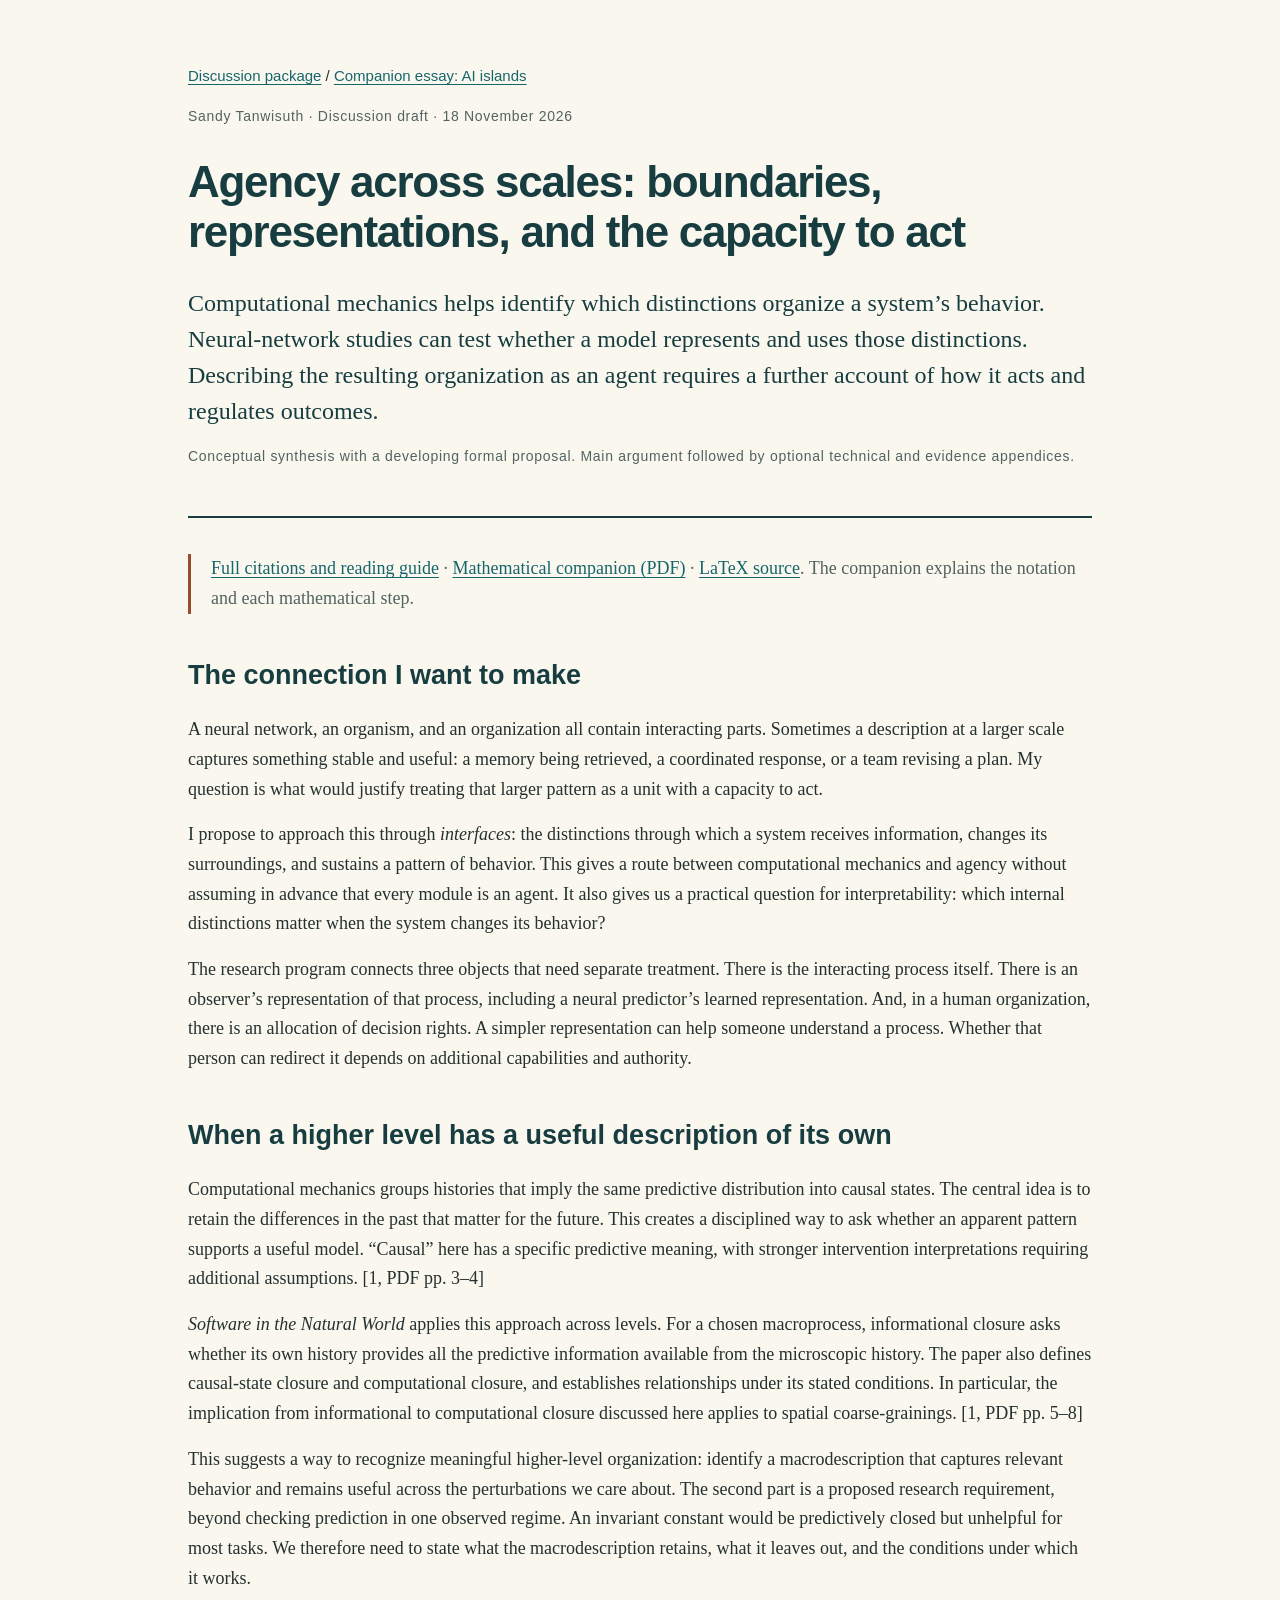
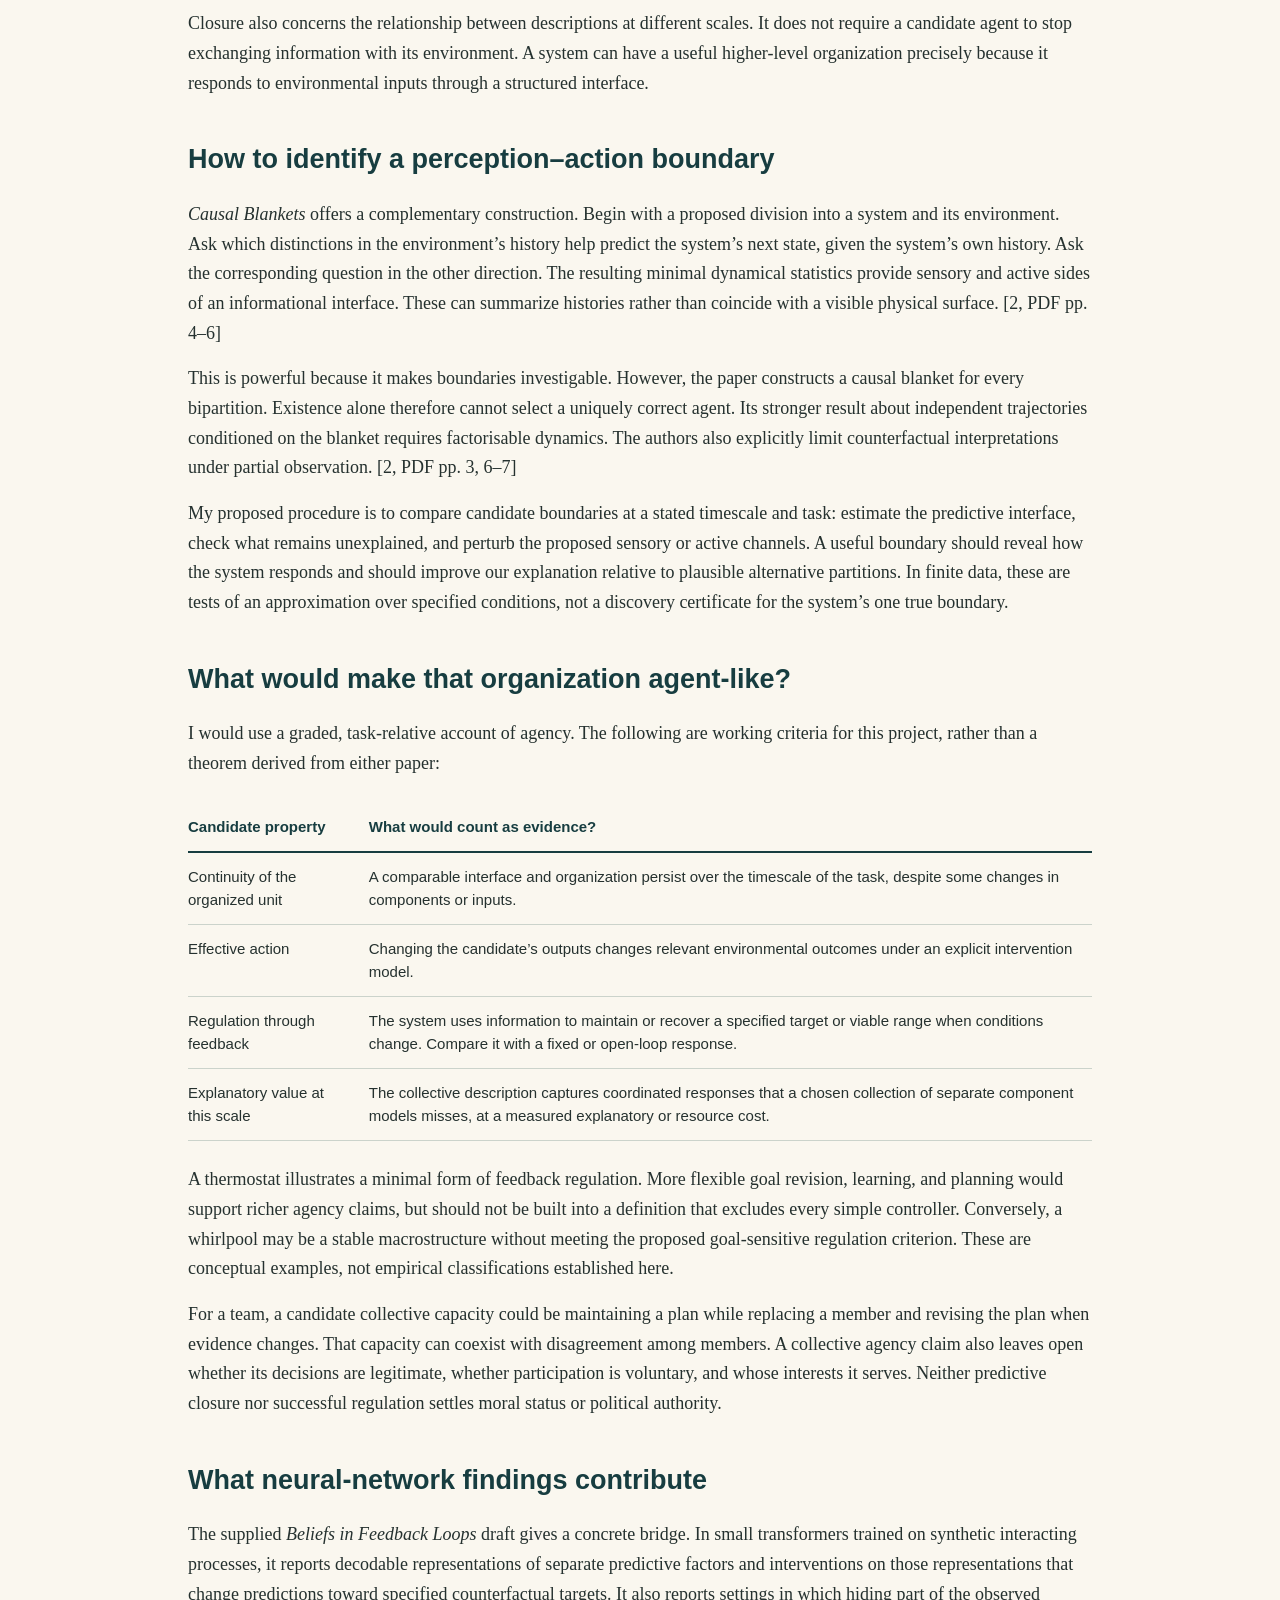
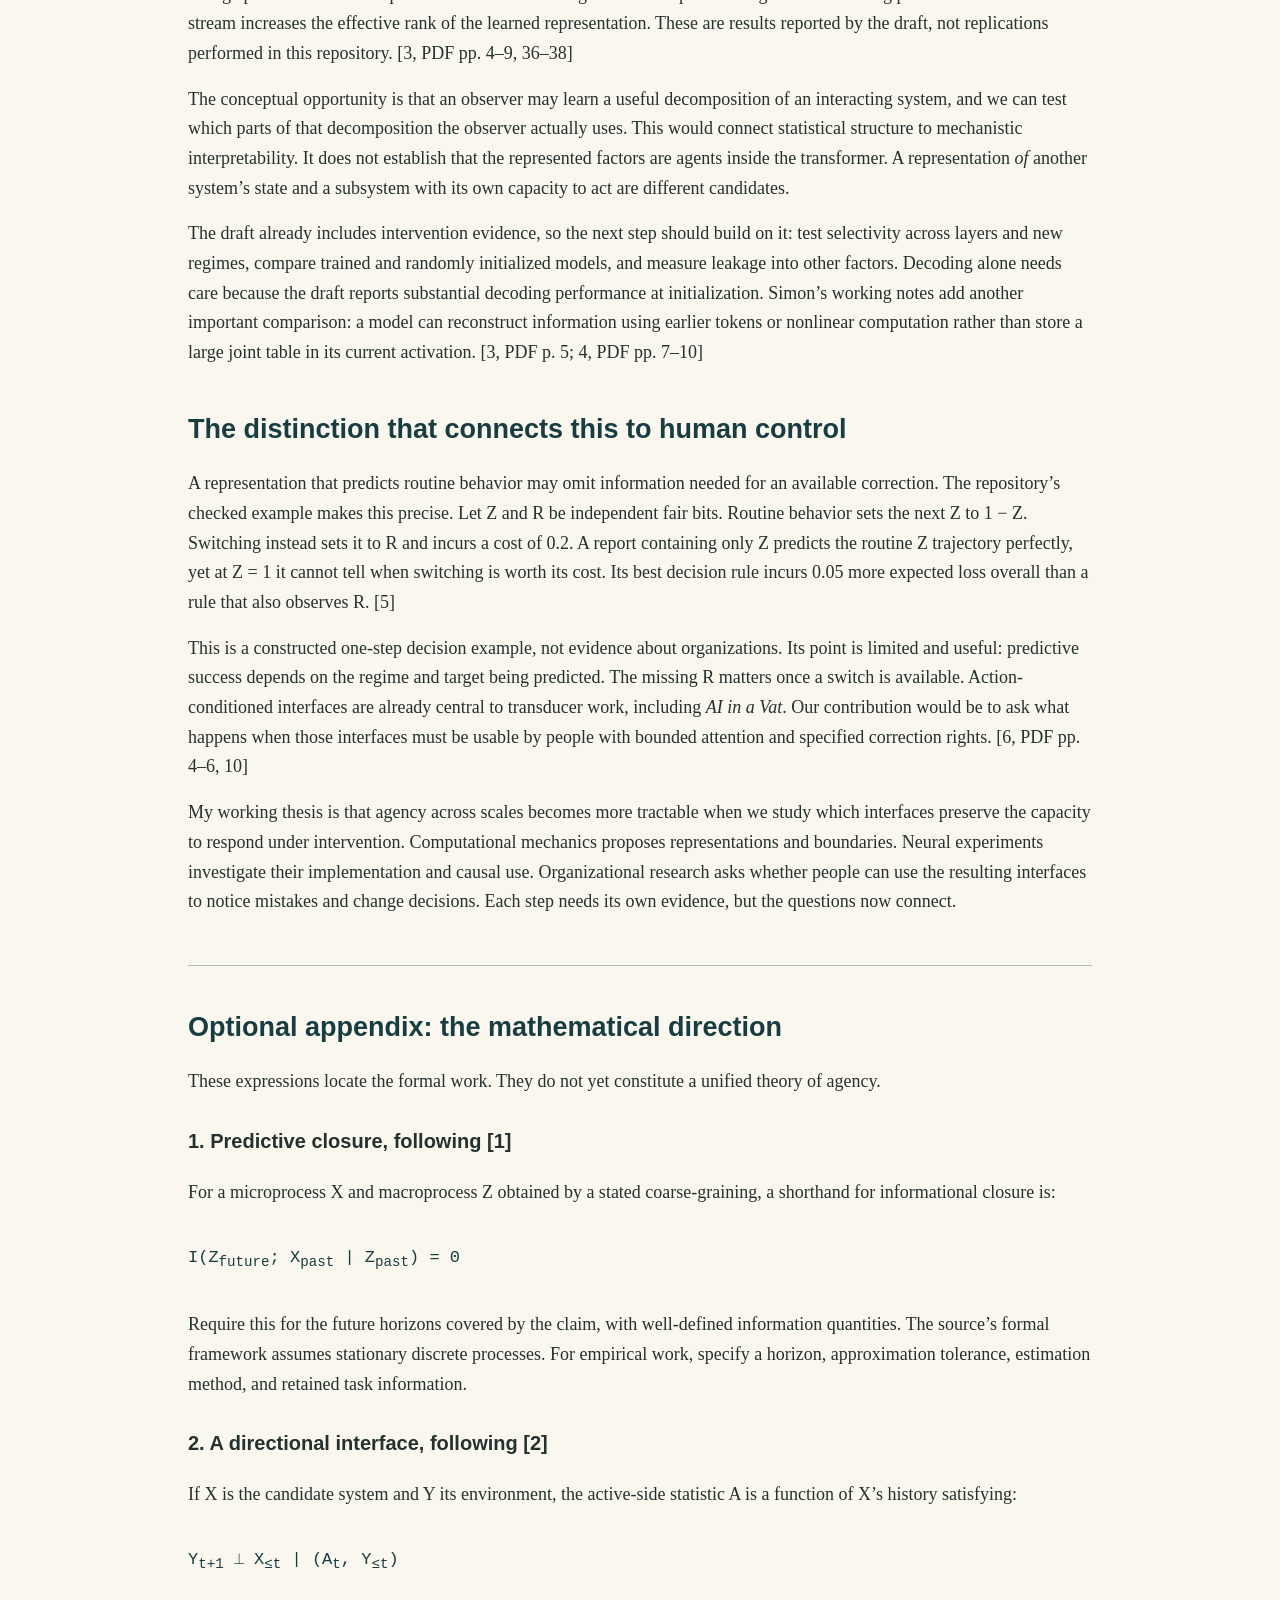
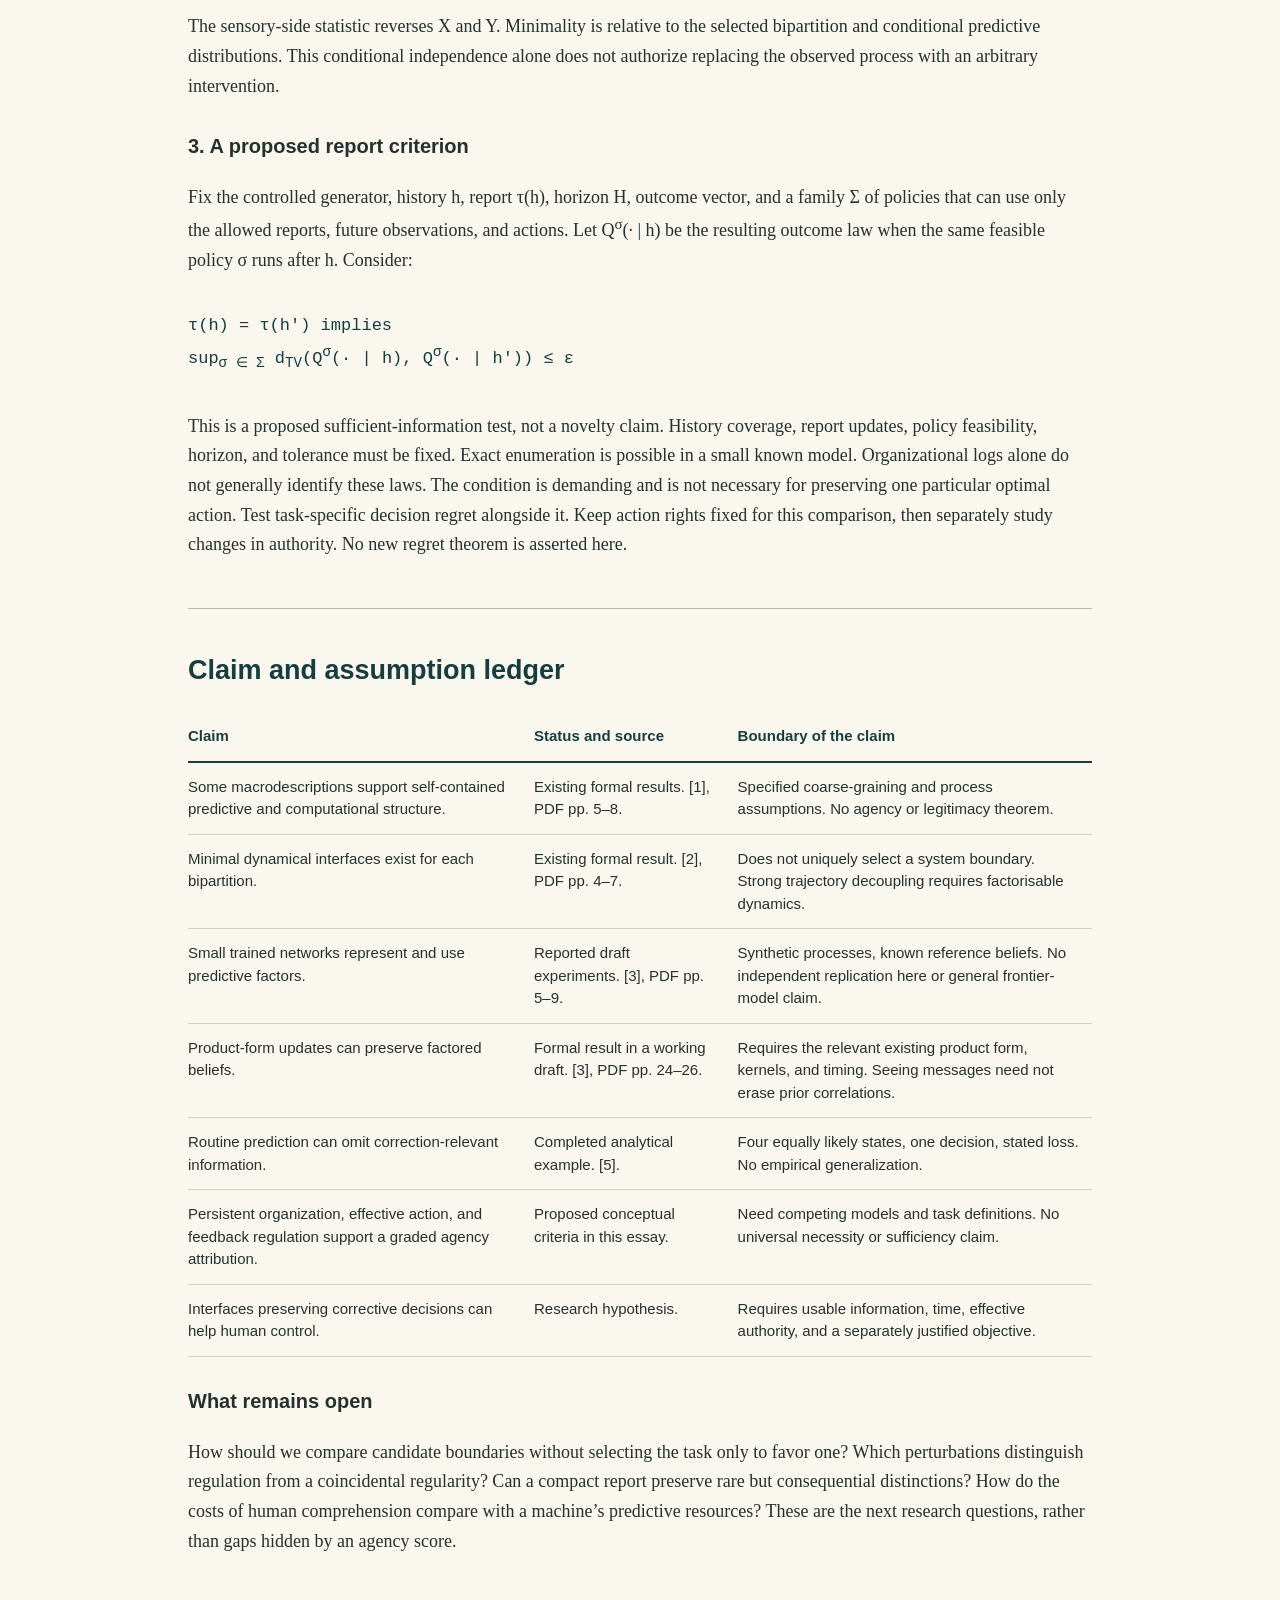
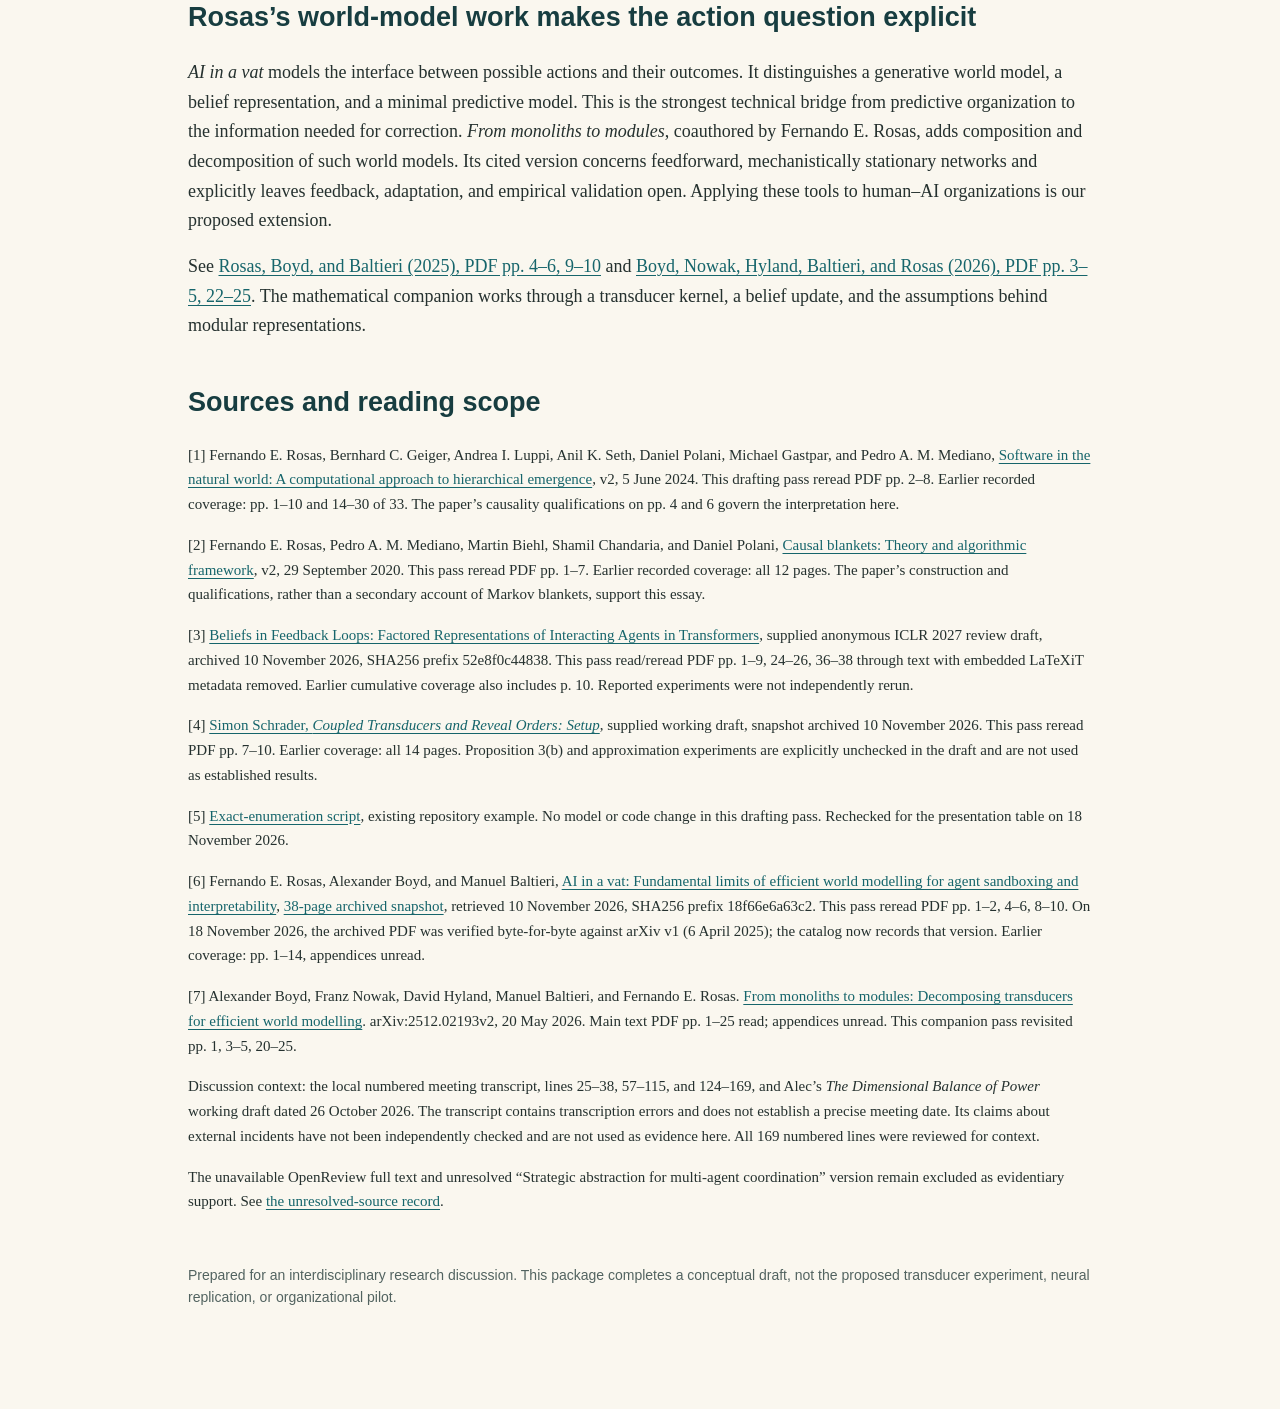
==== 01-agency-across-scales.html @ d310d627 "Publish conceptual essays, presentations, and mathematical companions" ====
<!doctype html><html lang="en"><head><meta charset="utf-8"><meta name="viewport" content="width=device-width,initial-scale=1"><title>Agency across scales</title><link rel="stylesheet" href="discussion.css"></head><body><main>
<nav><a href="index.html">Discussion package</a> / <a href="02-ai-islands-and-human-control.html">Companion essay: AI islands</a></nav>
<header><p class="meta">Sandy Tanwisuth · Discussion draft · 18 November 2026</p><h1>Agency across scales: boundaries, representations, and the capacity to act</h1><p class="lead">Computational mechanics helps identify which distinctions organize a system’s behavior. Neural-network studies can test whether a model represents and uses those distinctions. Describing the resulting organization as an agent requires a further account of how it acts and regulates outcomes.</p><p class="meta">Conceptual synthesis with a developing formal proposal. Main argument followed by optional technical and evidence appendices.</p></header>
<p class="note"><a href="references.html">Full citations and reading guide</a> · <a href="companions/01-conceptual-companion.pdf">Mathematical companion (PDF)</a> · <a href="latex/01-conceptual-companion.tex">LaTeX source</a>. The companion explains the notation and each mathematical step.</p>

<h2>The connection I want to make</h2>
<p>A neural network, an organism, and an organization all contain interacting parts. Sometimes a description at a larger scale captures something stable and useful: a memory being retrieved, a coordinated response, or a team revising a plan. My question is what would justify treating that larger pattern as a unit with a capacity to act.</p>
<p>I propose to approach this through <em>interfaces</em>: the distinctions through which a system receives information, changes its surroundings, and sustains a pattern of behavior. This gives a route between computational mechanics and agency without assuming in advance that every module is an agent. It also gives us a practical question for interpretability: which internal distinctions matter when the system changes its behavior?</p>
<p>The research program connects three objects that need separate treatment. There is the interacting process itself. There is an observer’s representation of that process, including a neural predictor’s learned representation. And, in a human organization, there is an allocation of decision rights. A simpler representation can help someone understand a process. Whether that person can redirect it depends on additional capabilities and authority.</p>

<h2>When a higher level has a useful description of its own</h2>
<p>Computational mechanics groups histories that imply the same predictive distribution into causal states. The central idea is to retain the differences in the past that matter for the future. This creates a disciplined way to ask whether an apparent pattern supports a useful model. “Causal” here has a specific predictive meaning, with stronger intervention interpretations requiring additional assumptions. [1, PDF pp. 3–4]</p>
<p><em>Software in the Natural World</em> applies this approach across levels. For a chosen macroprocess, informational closure asks whether its own history provides all the predictive information available from the microscopic history. The paper also defines causal-state closure and computational closure, and establishes relationships under its stated conditions. In particular, the implication from informational to computational closure discussed here applies to spatial coarse-grainings. [1, PDF pp. 5–8]</p>
<p>This suggests a way to recognize meaningful higher-level organization: identify a macrodescription that captures relevant behavior and remains useful across the perturbations we care about. The second part is a proposed research requirement, beyond checking prediction in one observed regime. An invariant constant would be predictively closed but unhelpful for most tasks. We therefore need to state what the macrodescription retains, what it leaves out, and the conditions under which it works.</p>
<p>Closure also concerns the relationship between descriptions at different scales. It does not require a candidate agent to stop exchanging information with its environment. A system can have a useful higher-level organization precisely because it responds to environmental inputs through a structured interface.</p>

<h2>How to identify a perception–action boundary</h2>
<p><em>Causal Blankets</em> offers a complementary construction. Begin with a proposed division into a system and its environment. Ask which distinctions in the environment’s history help predict the system’s next state, given the system’s own history. Ask the corresponding question in the other direction. The resulting minimal dynamical statistics provide sensory and active sides of an informational interface. These can summarize histories rather than coincide with a visible physical surface. [2, PDF pp. 4–6]</p>
<p>This is powerful because it makes boundaries investigable. However, the paper constructs a causal blanket for every bipartition. Existence alone therefore cannot select a uniquely correct agent. Its stronger result about independent trajectories conditioned on the blanket requires factorisable dynamics. The authors also explicitly limit counterfactual interpretations under partial observation. [2, PDF pp. 3, 6–7]</p>
<p>My proposed procedure is to compare candidate boundaries at a stated timescale and task: estimate the predictive interface, check what remains unexplained, and perturb the proposed sensory or active channels. A useful boundary should reveal how the system responds and should improve our explanation relative to plausible alternative partitions. In finite data, these are tests of an approximation over specified conditions, not a discovery certificate for the system’s one true boundary.</p>

<h2>What would make that organization agent-like?</h2>
<p>I would use a graded, task-relative account of agency. The following are working criteria for this project, rather than a theorem derived from either paper:</p>
<table><thead><tr><th>Candidate property</th><th>What would count as evidence?</th></tr></thead><tbody>
<tr><td>Continuity of the organized unit</td><td>A comparable interface and organization persist over the timescale of the task, despite some changes in components or inputs.</td></tr>
<tr><td>Effective action</td><td>Changing the candidate’s outputs changes relevant environmental outcomes under an explicit intervention model.</td></tr>
<tr><td>Regulation through feedback</td><td>The system uses information to maintain or recover a specified target or viable range when conditions change. Compare it with a fixed or open-loop response.</td></tr>
<tr><td>Explanatory value at this scale</td><td>The collective description captures coordinated responses that a chosen collection of separate component models misses, at a measured explanatory or resource cost.</td></tr>
</tbody></table>
<p>A thermostat illustrates a minimal form of feedback regulation. More flexible goal revision, learning, and planning would support richer agency claims, but should not be built into a definition that excludes every simple controller. Conversely, a whirlpool may be a stable macrostructure without meeting the proposed goal-sensitive regulation criterion. These are conceptual examples, not empirical classifications established here.</p>
<p>For a team, a candidate collective capacity could be maintaining a plan while replacing a member and revising the plan when evidence changes. That capacity can coexist with disagreement among members. A collective agency claim also leaves open whether its decisions are legitimate, whether participation is voluntary, and whose interests it serves. Neither predictive closure nor successful regulation settles moral status or political authority.</p>

<h2>What neural-network findings contribute</h2>
<p>The supplied <em>Beliefs in Feedback Loops</em> draft gives a concrete bridge. In small transformers trained on synthetic interacting processes, it reports decodable representations of separate predictive factors and interventions on those representations that change predictions toward specified counterfactual targets. It also reports settings in which hiding part of the observed stream increases the effective rank of the learned representation. These are results reported by the draft, not replications performed in this repository. [3, PDF pp. 4–9, 36–38]</p>
<p>The conceptual opportunity is that an observer may learn a useful decomposition of an interacting system, and we can test which parts of that decomposition the observer actually uses. This would connect statistical structure to mechanistic interpretability. It does not establish that the represented factors are agents inside the transformer. A representation <em>of</em> another system’s state and a subsystem with its own capacity to act are different candidates.</p>
<p>The draft already includes intervention evidence, so the next step should build on it: test selectivity across layers and new regimes, compare trained and randomly initialized models, and measure leakage into other factors. Decoding alone needs care because the draft reports substantial decoding performance at initialization. Simon’s working notes add another important comparison: a model can reconstruct information using earlier tokens or nonlinear computation rather than store a large joint table in its current activation. [3, PDF p. 5; 4, PDF pp. 7–10]</p>

<h2>The distinction that connects this to human control</h2>
<p>A representation that predicts routine behavior may omit information needed for an available correction. The repository’s checked example makes this precise. Let Z and R be independent fair bits. Routine behavior sets the next Z to 1 − Z. Switching instead sets it to R and incurs a cost of 0.2. A report containing only Z predicts the routine Z trajectory perfectly, yet at Z = 1 it cannot tell when switching is worth its cost. Its best decision rule incurs 0.05 more expected loss overall than a rule that also observes R. [5]</p>
<p>This is a constructed one-step decision example, not evidence about organizations. Its point is limited and useful: predictive success depends on the regime and target being predicted. The missing R matters once a switch is available. Action-conditioned interfaces are already central to transducer work, including <em>AI in a Vat</em>. Our contribution would be to ask what happens when those interfaces must be usable by people with bounded attention and specified correction rights. [6, PDF pp. 4–6, 10]</p>
<p>My working thesis is that agency across scales becomes more tractable when we study which interfaces preserve the capacity to respond under intervention. Computational mechanics proposes representations and boundaries. Neural experiments investigate their implementation and causal use. Organizational research asks whether people can use the resulting interfaces to notice mistakes and change decisions. Each step needs its own evidence, but the questions now connect.</p>

<section class="appendix"><h2>Optional appendix: the mathematical direction</h2>
<p>These expressions locate the formal work. They do not yet constitute a unified theory of agency.</p>
<h3>1. Predictive closure, following [1]</h3>
<p>For a microprocess X and macroprocess Z obtained by a stated coarse-graining, a shorthand for informational closure is:</p>
<p class="math">I(Z<sub>future</sub>; X<sub>past</sub> | Z<sub>past</sub>) = 0</p>
<p>Require this for the future horizons covered by the claim, with well-defined information quantities. The source’s formal framework assumes stationary discrete processes. For empirical work, specify a horizon, approximation tolerance, estimation method, and retained task information.</p>
<h3>2. A directional interface, following [2]</h3>
<p>If X is the candidate system and Y its environment, the active-side statistic A is a function of X’s history satisfying:</p>
<p class="math">Y<sub>t+1</sub> ⟂ X<sub>≤t</sub> | (A<sub>t</sub>, Y<sub>≤t</sub>)</p>
<p>The sensory-side statistic reverses X and Y. Minimality is relative to the selected bipartition and conditional predictive distributions. This conditional independence alone does not authorize replacing the observed process with an arbitrary intervention.</p>
<h3>3. A proposed report criterion</h3>
<p>Fix the controlled generator, history h, report τ(h), horizon H, outcome vector, and a family Σ of policies that can use only the allowed reports, future observations, and actions. Let Q<sup>σ</sup>(· | h) be the resulting outcome law when the same feasible policy σ runs after h. Consider:</p>
<p class="math">τ(h) = τ(h′) implies<br>sup<sub>σ ∈ Σ</sub> d<sub>TV</sub>(Q<sup>σ</sup>(· | h), Q<sup>σ</sup>(· | h′)) ≤ ε</p>
<p>This is a proposed sufficient-information test, not a novelty claim. History coverage, report updates, policy feasibility, horizon, and tolerance must be fixed. Exact enumeration is possible in a small known model. Organizational logs alone do not generally identify these laws. The condition is demanding and is not necessary for preserving one particular optimal action. Test task-specific decision regret alongside it. Keep action rights fixed for this comparison, then separately study changes in authority. No new regret theorem is asserted here.</p></section>

<section class="appendix"><h2>Claim and assumption ledger</h2>
<table><thead><tr><th>Claim</th><th>Status and source</th><th>Boundary of the claim</th></tr></thead><tbody>
<tr><td>Some macrodescriptions support self-contained predictive and computational structure.</td><td>Existing formal results. [1], PDF pp. 5–8.</td><td>Specified coarse-graining and process assumptions. No agency or legitimacy theorem.</td></tr>
<tr><td>Minimal dynamical interfaces exist for each bipartition.</td><td>Existing formal result. [2], PDF pp. 4–7.</td><td>Does not uniquely select a system boundary. Strong trajectory decoupling requires factorisable dynamics.</td></tr>
<tr><td>Small trained networks represent and use predictive factors.</td><td>Reported draft experiments. [3], PDF pp. 5–9.</td><td>Synthetic processes, known reference beliefs. No independent replication here or general frontier-model claim.</td></tr>
<tr><td>Product-form updates can preserve factored beliefs.</td><td>Formal result in a working draft. [3], PDF pp. 24–26.</td><td>Requires the relevant existing product form, kernels, and timing. Seeing messages need not erase prior correlations.</td></tr>
<tr><td>Routine prediction can omit correction-relevant information.</td><td>Completed analytical example. [5].</td><td>Four equally likely states, one decision, stated loss. No empirical generalization.</td></tr>
<tr><td>Persistent organization, effective action, and feedback regulation support a graded agency attribution.</td><td>Proposed conceptual criteria in this essay.</td><td>Need competing models and task definitions. No universal necessity or sufficiency claim.</td></tr>
<tr><td>Interfaces preserving corrective decisions can help human control.</td><td>Research hypothesis.</td><td>Requires usable information, time, effective authority, and a separately justified objective.</td></tr>
</tbody></table>
<h3>What remains open</h3><p>How should we compare candidate boundaries without selecting the task only to favor one? Which perturbations distinguish regulation from a coincidental regularity? Can a compact report preserve rare but consequential distinctions? How do the costs of human comprehension compare with a machine’s predictive resources? These are the next research questions, rather than gaps hidden by an agency score.</p></section>

<h2>Rosas’s world-model work makes the action question explicit</h2><p><em>AI in a vat</em> models the interface between possible actions and their outcomes. It distinguishes a generative world model, a belief representation, and a minimal predictive model. This is the strongest technical bridge from predictive organization to the information needed for correction. <em>From monoliths to modules</em>, coauthored by Fernando E. Rosas, adds composition and decomposition of such world models. Its cited version concerns feedforward, mechanistically stationary networks and explicitly leaves feedback, adaptation, and empirical validation open. Applying these tools to human–AI organizations is our proposed extension.</p><p>See <a href="references.html#vat">Rosas, Boyd, and Baltieri (2025), PDF pp. 4–6, 9–10</a> and <a href="references.html#modules">Boyd, Nowak, Hyland, Baltieri, and Rosas (2026), PDF pp. 3–5, 22–25</a>. The mathematical companion works through a transducer kernel, a belief update, and the assumptions behind modular representations.</p>
<section class="refs"><h2>Sources and reading scope</h2>
<p>[1] Fernando E. Rosas, Bernhard C. Geiger, Andrea I. Luppi, Anil K. Seth, Daniel Polani, Michael Gastpar, and Pedro A. M. Mediano, <a href="https://arxiv.org/abs/2402.09090v2">Software in the natural world: A computational approach to hierarchical emergence</a>, v2, 5 June 2024. This drafting pass reread PDF pp. 2–8. Earlier recorded coverage: pp. 1–10 and 14–30 of 33. The paper’s causality qualifications on pp. 4 and 6 govern the interpretation here.</p>
<p>[2] Fernando E. Rosas, Pedro A. M. Mediano, Martin Biehl, Shamil Chandaria, and Daniel Polani, <a href="https://arxiv.org/abs/2008.12568v2">Causal blankets: Theory and algorithmic framework</a>, v2, 29 September 2020. This pass reread PDF pp. 1–7. Earlier recorded coverage: all 12 pages. The paper’s construction and qualifications, rather than a secondary account of Markov blankets, support this essay.</p>
<p>[3] <a href="references.html#feedback">Beliefs in Feedback Loops: Factored Representations of Interacting Agents in Transformers</a>, supplied anonymous ICLR 2027 review draft, archived 10 November 2026, SHA256 prefix 52e8f0c44838. This pass read/reread PDF pp. 1–9, 24–26, 36–38 through text with embedded LaTeXiT metadata removed. Earlier cumulative coverage also includes p. 10. Reported experiments were not independently rerun.</p>
<p>[4] <a href="references.html#schrader">Simon Schrader, <em>Coupled Transducers and Reveal Orders: Setup</em></a>, supplied working draft, snapshot archived 10 November 2026. This pass reread PDF pp. 7–10. Earlier coverage: all 14 pages. Proposition 3(b) and approximation experiments are explicitly unchecked in the draft and are not used as established results.</p>
<p>[5] <a href="tools/verify_counterexample.py">Exact-enumeration script</a>, existing repository example. No model or code change in this drafting pass. Rechecked for the presentation table on 18 November 2026.</p>
<p>[6] Fernando E. Rosas, Alexander Boyd, and Manuel Baltieri, <a href="https://arxiv.org/abs/2504.04608v1">AI in a vat: Fundamental limits of efficient world modelling for agent sandboxing and interpretability</a>, <a href="https://arxiv.org/abs/2504.04608v1">38-page archived snapshot</a>, retrieved 10 November 2026, SHA256 prefix 18f66e6a63c2. This pass reread PDF pp. 1–2, 4–6, 8–10. On 18 November 2026, the archived PDF was verified byte-for-byte against arXiv v1 (6 April 2025); the catalog now records that version. Earlier coverage: pp. 1–14, appendices unread.</p>
<p>[7] Alexander Boyd, Franz Nowak, David Hyland, Manuel Baltieri, and Fernando E. Rosas. <a href="https://arxiv.org/abs/2512.02193v2">From monoliths to modules: Decomposing transducers for efficient world modelling</a>. arXiv:2512.02193v2, 20 May 2026. Main text PDF pp. 1–25 read; appendices unread. This companion pass revisited pp. 1, 3–5, 20–25.</p>
<p>Discussion context: the local numbered meeting transcript, lines 25–38, 57–115, and 124–169, and Alec’s <em>The Dimensional Balance of Power</em> working draft dated 26 October 2026. The transcript contains transcription errors and does not establish a precise meeting date. Its claims about external incidents have not been independently checked and are not used as evidence here. All 169 numbered lines were reviewed for context.</p>
<p>The unavailable OpenReview full text and unresolved “Strategic abstraction for multi-agent coordination” version remain excluded as evidentiary support. See <a href="references.html">the unresolved-source record</a>.</p></section>
<footer>Prepared for an interdisciplinary research discussion. This package completes a conceptual draft, not the proposed transducer experiment, neural replication, or organizational pilot.</footer>
</main></body></html>
---- discussion.css ----
:root{color-scheme:light;--ink:#173d40;--muted:#526360;--paper:#faf7ef;--accent:#9a4b2e}*{box-sizing:border-box}body{margin:0;background:var(--paper);color:#25312f;font:18px/1.65 Georgia,serif}main{max-width:1000px;margin:auto;padding:64px 48px 100px}header{border-bottom:2px solid var(--ink);padding-bottom:32px;margin-bottom:36px}h1,h2,h3,nav,.meta,th{font-family:Arial,sans-serif}h1{font-size:44px;line-height:1.12;letter-spacing:-1.3px;color:var(--ink);max-width:850px}h2{font-size:27px;line-height:1.3;color:var(--ink);margin-top:44px}h3{font-size:20px;margin-top:28px}p{margin:16px 0}.meta{font-size:14px;letter-spacing:.05em;color:var(--muted)}.lead{font-size:24px;line-height:1.5;color:var(--ink)}a{color:#16656b;text-underline-offset:3px}nav{font-size:15px}table{border-collapse:collapse;width:100%;font:15px/1.5 Arial,sans-serif;margin:24px 0}th{text-align:left;color:var(--ink);border-bottom:2px solid var(--ink)}th,td{padding:13px 12px;vertical-align:top}td{border-bottom:1px solid #cbd3cb}th:first-child,td:first-child{padding-left:0}.note{border-left:3px solid var(--accent);padding-left:20px;color:var(--muted)}.math{font:17px/1.7 'Courier New',monospace;overflow-wrap:anywhere;padding:20px 0;color:var(--ink)}.refs{font-size:15px}li{margin:8px 0}.appendix{border-top:1px solid #aebdb6;margin-top:48px}footer{font:14px/1.6 Arial,sans-serif;margin-top:50px;color:var(--muted)}@media(max-width:700px){main{padding:32px 20px}h1{font-size:34px}.lead{font-size:21px}table{font-size:13px}th,td{padding:8px 6px}}@media print{body{background:white;font-size:11pt}main{padding:0;max-width:none}h1{font-size:28pt}h2{font-size:17pt;break-after:avoid}h3{break-after:avoid}p,li{orphans:3;widows:3}table{font-size:9pt}tr{break-inside:avoid}nav{display:none}.lead{font-size:14pt}.appendix{break-before:page}a{color:inherit}}
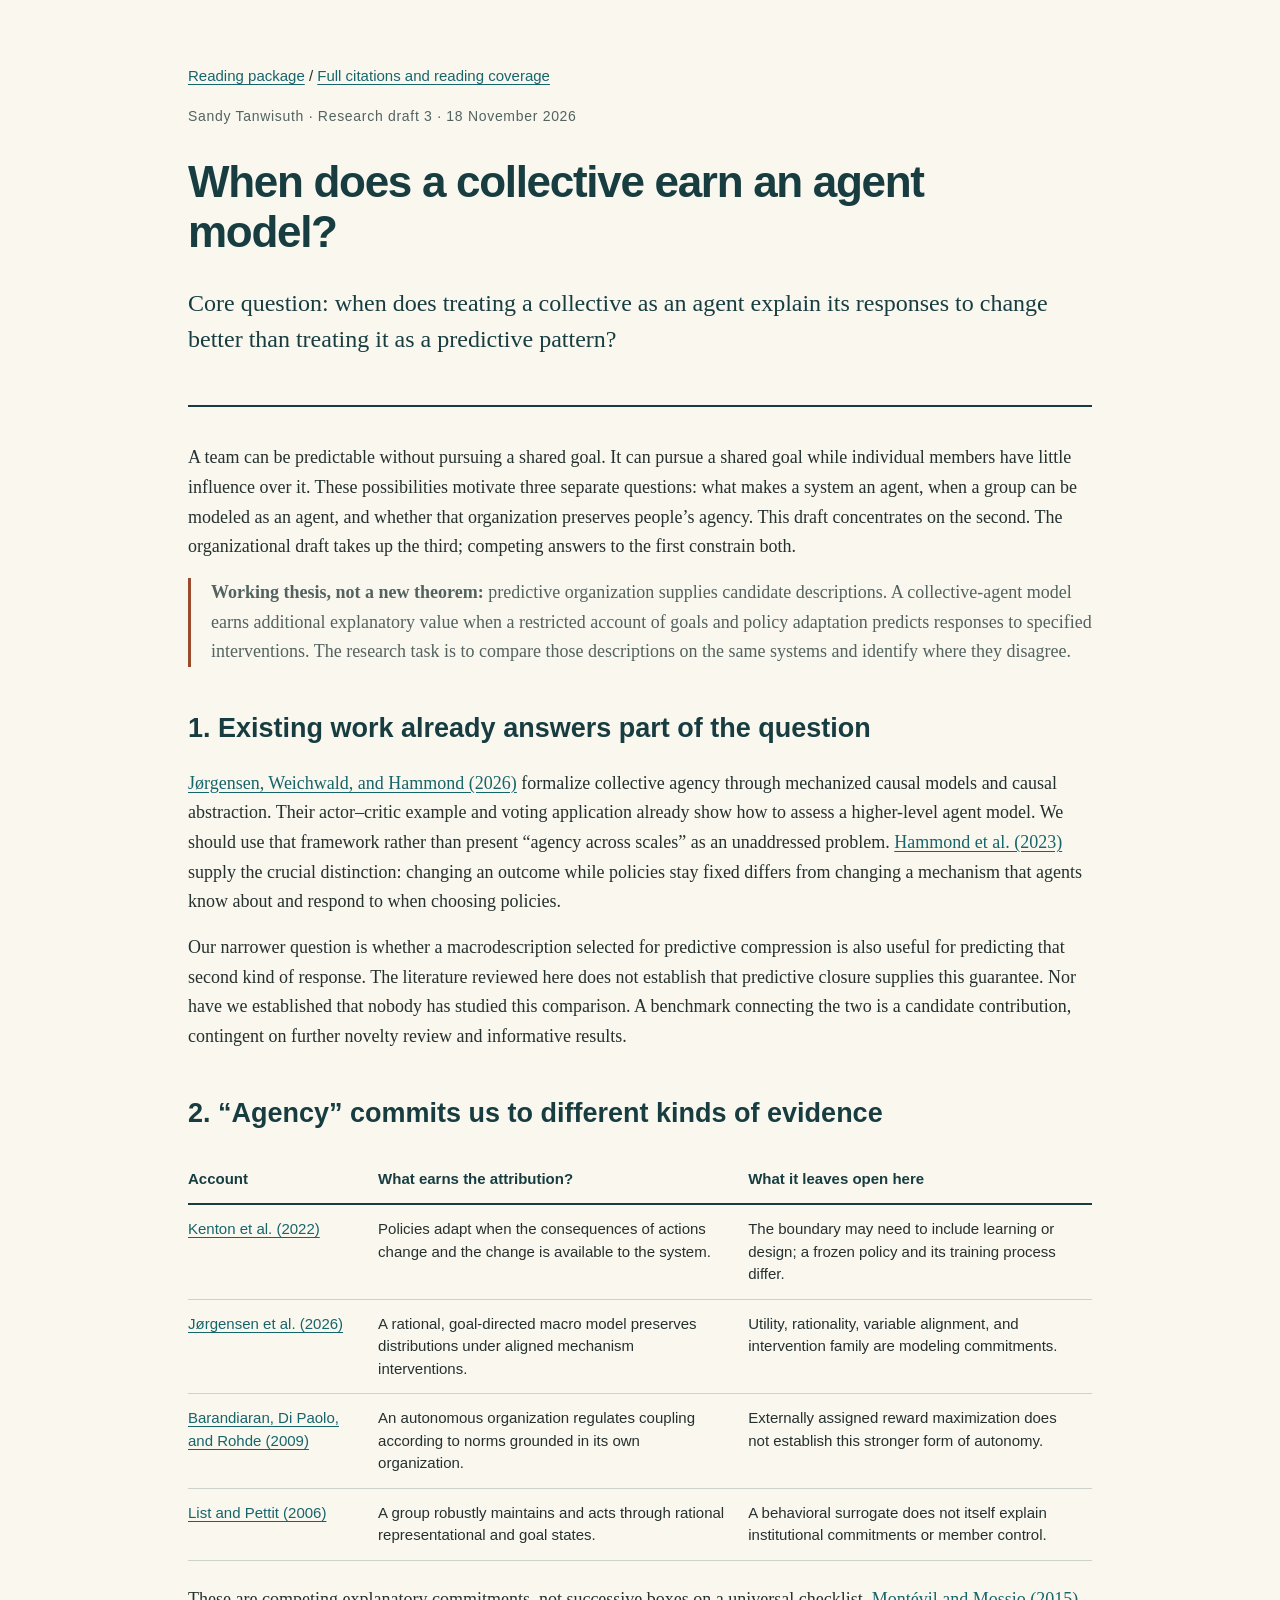
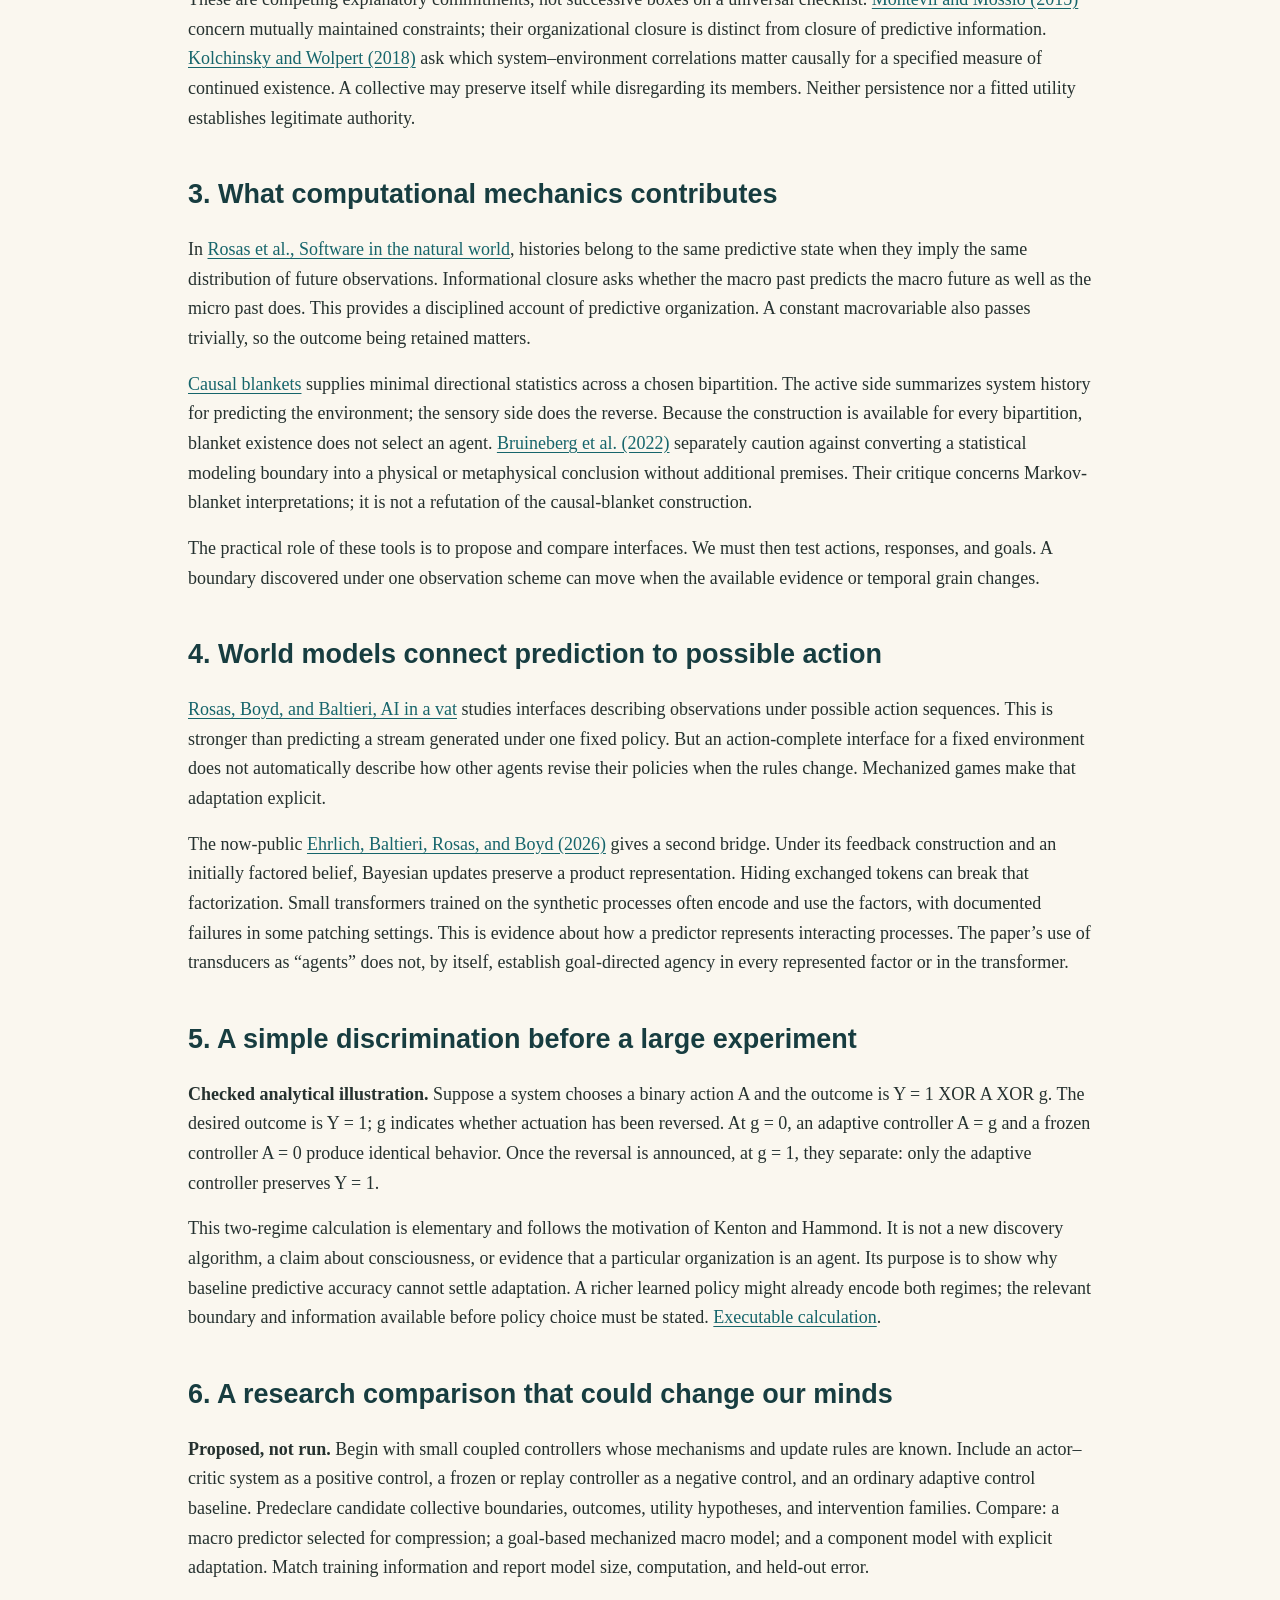
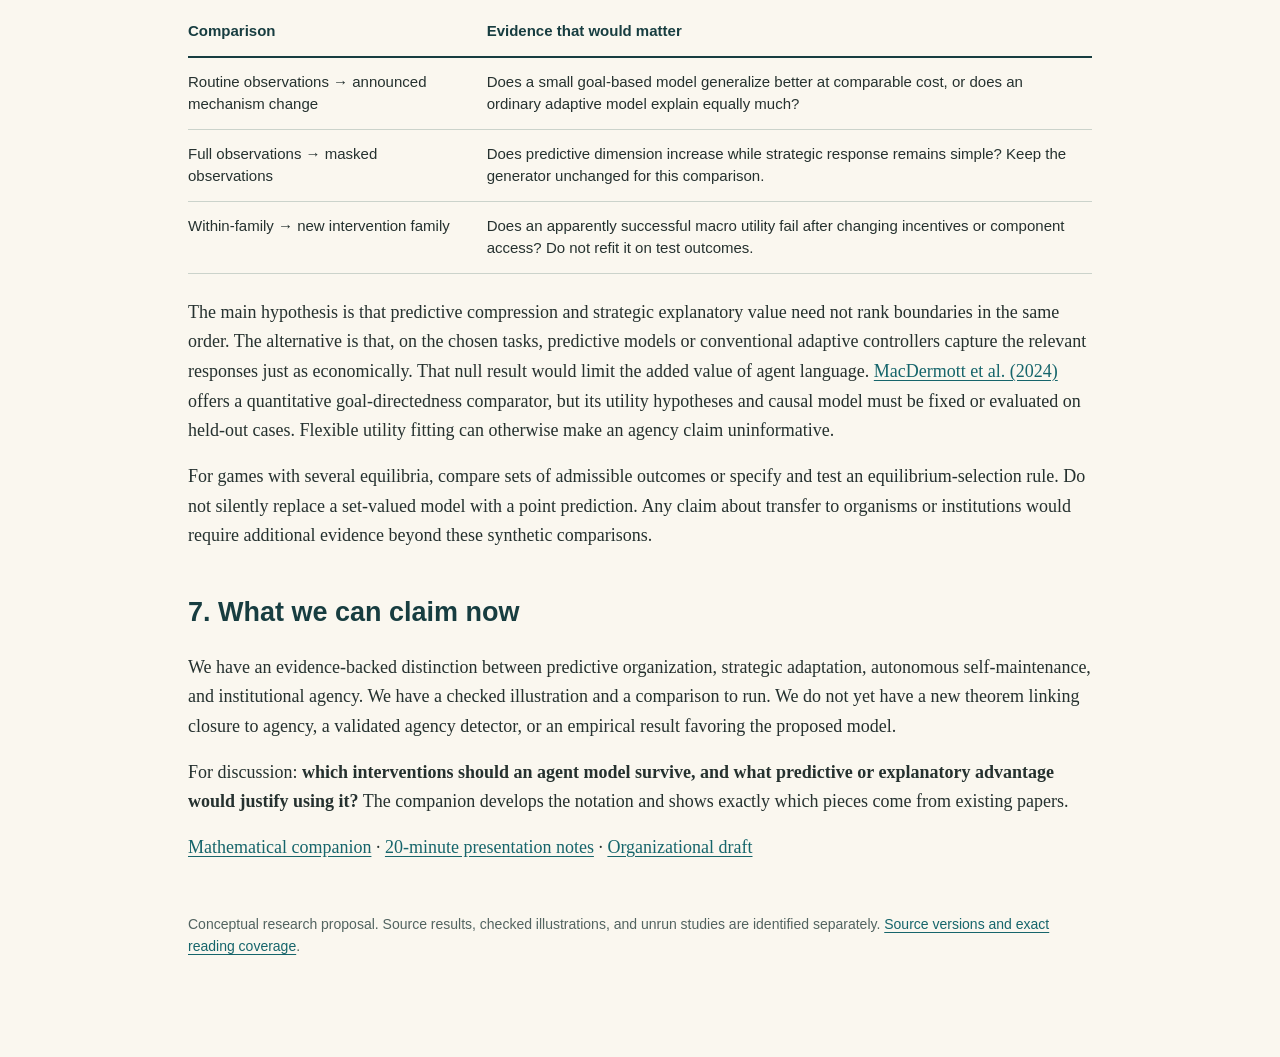
==== commit 2ab45cbb: "Reframe agency readings around research questions and verified primary sources" ====
--- a/01-agency-across-scales.html
+++ b/01-agency-across-scales.html
@@ -1,82 +1,38 @@
-<!doctype html><html lang="en"><head><meta charset="utf-8"><meta name="viewport" content="width=device-width,initial-scale=1"><title>Agency across scales</title><link rel="stylesheet" href="discussion.css"></head><body><main>
-<nav><a href="index.html">Discussion package</a> / <a href="02-ai-islands-and-human-control.html">Companion essay: AI islands</a></nav>
-<header><p class="meta">Sandy Tanwisuth · Discussion draft · 18 November 2026</p><h1>Agency across scales: boundaries, representations, and the capacity to act</h1><p class="lead">Computational mechanics helps identify which distinctions organize a system’s behavior. Neural-network studies can test whether a model represents and uses those distinctions. Describing the resulting organization as an agent requires a further account of how it acts and regulates outcomes.</p><p class="meta">Conceptual synthesis with a developing formal proposal. Main argument followed by optional technical and evidence appendices.</p></header>
-<p class="note"><a href="references.html">Full citations and reading guide</a> · <a href="companions/01-conceptual-companion.pdf">Mathematical companion (PDF)</a> · <a href="latex/01-conceptual-companion.tex">LaTeX source</a>. The companion explains the notation and each mathematical step.</p>
-
-<h2>The connection I want to make</h2>
-<p>A neural network, an organism, and an organization all contain interacting parts. Sometimes a description at a larger scale captures something stable and useful: a memory being retrieved, a coordinated response, or a team revising a plan. My question is what would justify treating that larger pattern as a unit with a capacity to act.</p>
-<p>I propose to approach this through <em>interfaces</em>: the distinctions through which a system receives information, changes its surroundings, and sustains a pattern of behavior. This gives a route between computational mechanics and agency without assuming in advance that every module is an agent. It also gives us a practical question for interpretability: which internal distinctions matter when the system changes its behavior?</p>
-<p>The research program connects three objects that need separate treatment. There is the interacting process itself. There is an observer’s representation of that process, including a neural predictor’s learned representation. And, in a human organization, there is an allocation of decision rights. A simpler representation can help someone understand a process. Whether that person can redirect it depends on additional capabilities and authority.</p>
-
-<h2>When a higher level has a useful description of its own</h2>
-<p>Computational mechanics groups histories that imply the same predictive distribution into causal states. The central idea is to retain the differences in the past that matter for the future. This creates a disciplined way to ask whether an apparent pattern supports a useful model. “Causal” here has a specific predictive meaning, with stronger intervention interpretations requiring additional assumptions. [1, PDF pp. 3–4]</p>
-<p><em>Software in the Natural World</em> applies this approach across levels. For a chosen macroprocess, informational closure asks whether its own history provides all the predictive information available from the microscopic history. The paper also defines causal-state closure and computational closure, and establishes relationships under its stated conditions. In particular, the implication from informational to computational closure discussed here applies to spatial coarse-grainings. [1, PDF pp. 5–8]</p>
-<p>This suggests a way to recognize meaningful higher-level organization: identify a macrodescription that captures relevant behavior and remains useful across the perturbations we care about. The second part is a proposed research requirement, beyond checking prediction in one observed regime. An invariant constant would be predictively closed but unhelpful for most tasks. We therefore need to state what the macrodescription retains, what it leaves out, and the conditions under which it works.</p>
-<p>Closure also concerns the relationship between descriptions at different scales. It does not require a candidate agent to stop exchanging information with its environment. A system can have a useful higher-level organization precisely because it responds to environmental inputs through a structured interface.</p>
-
-<h2>How to identify a perception–action boundary</h2>
-<p><em>Causal Blankets</em> offers a complementary construction. Begin with a proposed division into a system and its environment. Ask which distinctions in the environment’s history help predict the system’s next state, given the system’s own history. Ask the corresponding question in the other direction. The resulting minimal dynamical statistics provide sensory and active sides of an informational interface. These can summarize histories rather than coincide with a visible physical surface. [2, PDF pp. 4–6]</p>
-<p>This is powerful because it makes boundaries investigable. However, the paper constructs a causal blanket for every bipartition. Existence alone therefore cannot select a uniquely correct agent. Its stronger result about independent trajectories conditioned on the blanket requires factorisable dynamics. The authors also explicitly limit counterfactual interpretations under partial observation. [2, PDF pp. 3, 6–7]</p>
-<p>My proposed procedure is to compare candidate boundaries at a stated timescale and task: estimate the predictive interface, check what remains unexplained, and perturb the proposed sensory or active channels. A useful boundary should reveal how the system responds and should improve our explanation relative to plausible alternative partitions. In finite data, these are tests of an approximation over specified conditions, not a discovery certificate for the system’s one true boundary.</p>
-
-<h2>What would make that organization agent-like?</h2>
-<p>I would use a graded, task-relative account of agency. The following are working criteria for this project, rather than a theorem derived from either paper:</p>
-<table><thead><tr><th>Candidate property</th><th>What would count as evidence?</th></tr></thead><tbody>
-<tr><td>Continuity of the organized unit</td><td>A comparable interface and organization persist over the timescale of the task, despite some changes in components or inputs.</td></tr>
-<tr><td>Effective action</td><td>Changing the candidate’s outputs changes relevant environmental outcomes under an explicit intervention model.</td></tr>
-<tr><td>Regulation through feedback</td><td>The system uses information to maintain or recover a specified target or viable range when conditions change. Compare it with a fixed or open-loop response.</td></tr>
-<tr><td>Explanatory value at this scale</td><td>The collective description captures coordinated responses that a chosen collection of separate component models misses, at a measured explanatory or resource cost.</td></tr>
+<!doctype html><html lang="en"><head><meta charset="utf-8"><meta name="viewport" content="width=device-width,initial-scale=1"><title>When does a collective earn an agent model?</title><link rel="stylesheet" href="discussion.css"></head><body><main><nav><a href="index.html">Reading package</a> / <a href="references.html">Full citations and reading coverage</a></nav><header><p class="meta">Sandy Tanwisuth · Research draft 3 · 18 November 2026</p><h1>When does a collective earn an agent model?</h1><p class="lead">Core question: when does treating a collective as an agent explain its responses to change better than treating it as a predictive pattern?</p></header>
+<p>A team can be predictable without pursuing a shared goal. It can pursue a shared goal while individual members have little influence over it. These possibilities motivate three separate questions: what makes a system an agent, when a group can be modeled as an agent, and whether that organization preserves people’s agency. This draft concentrates on the second. The organizational draft takes up the third; competing answers to the first constrain both.</p>
+<p class="note"><strong>Working thesis, not a new theorem:</strong> predictive organization supplies candidate descriptions. A collective-agent model earns additional explanatory value when a restricted account of goals and policy adaptation predicts responses to specified interventions. The research task is to compare those descriptions on the same systems and identify where they disagree.</p>
+<h2>1. Existing work already answers part of the question</h2>
+<p><a href="references.html#collective">Jørgensen, Weichwald, and Hammond (2026)</a> formalize collective agency through mechanized causal models and causal abstraction. Their actor–critic example and voting application already show how to assess a higher-level agent model. We should use that framework rather than present “agency across scales” as an unaddressed problem. <a href="references.html#games">Hammond et al. (2023)</a> supply the crucial distinction: changing an outcome while policies stay fixed differs from changing a mechanism that agents know about and respond to when choosing policies.</p>
+<p>Our narrower question is whether a macrodescription selected for predictive compression is also useful for predicting that second kind of response. The literature reviewed here does not establish that predictive closure supplies this guarantee. Nor have we established that nobody has studied this comparison. A benchmark connecting the two is a candidate contribution, contingent on further novelty review and informative results.</p>
+<h2>2. “Agency” commits us to different kinds of evidence</h2>
+<table><thead><tr><th>Account</th><th>What earns the attribution?</th><th>What it leaves open here</th></tr></thead><tbody>
+<tr><td><a href="references.html#kenton">Kenton et al. (2022)</a></td><td>Policies adapt when the consequences of actions change and the change is available to the system.</td><td>The boundary may need to include learning or design; a frozen policy and its training process differ.</td></tr>
+<tr><td><a href="references.html#collective">Jørgensen et al. (2026)</a></td><td>A rational, goal-directed macro model preserves distributions under aligned mechanism interventions.</td><td>Utility, rationality, variable alignment, and intervention family are modeling commitments.</td></tr>
+<tr><td><a href="references.html#barandiaran">Barandiaran, Di Paolo, and Rohde (2009)</a></td><td>An autonomous organization regulates coupling according to norms grounded in its own organization.</td><td>Externally assigned reward maximization does not establish this stronger form of autonomy.</td></tr>
+<tr><td><a href="references.html#list">List and Pettit (2006)</a></td><td>A group robustly maintains and acts through rational representational and goal states.</td><td>A behavioral surrogate does not itself explain institutional commitments or member control.</td></tr>
 </tbody></table>
-<p>A thermostat illustrates a minimal form of feedback regulation. More flexible goal revision, learning, and planning would support richer agency claims, but should not be built into a definition that excludes every simple controller. Conversely, a whirlpool may be a stable macrostructure without meeting the proposed goal-sensitive regulation criterion. These are conceptual examples, not empirical classifications established here.</p>
-<p>For a team, a candidate collective capacity could be maintaining a plan while replacing a member and revising the plan when evidence changes. That capacity can coexist with disagreement among members. A collective agency claim also leaves open whether its decisions are legitimate, whether participation is voluntary, and whose interests it serves. Neither predictive closure nor successful regulation settles moral status or political authority.</p>
-
-<h2>What neural-network findings contribute</h2>
-<p>The supplied <em>Beliefs in Feedback Loops</em> draft gives a concrete bridge. In small transformers trained on synthetic interacting processes, it reports decodable representations of separate predictive factors and interventions on those representations that change predictions toward specified counterfactual targets. It also reports settings in which hiding part of the observed stream increases the effective rank of the learned representation. These are results reported by the draft, not replications performed in this repository. [3, PDF pp. 4–9, 36–38]</p>
-<p>The conceptual opportunity is that an observer may learn a useful decomposition of an interacting system, and we can test which parts of that decomposition the observer actually uses. This would connect statistical structure to mechanistic interpretability. It does not establish that the represented factors are agents inside the transformer. A representation <em>of</em> another system’s state and a subsystem with its own capacity to act are different candidates.</p>
-<p>The draft already includes intervention evidence, so the next step should build on it: test selectivity across layers and new regimes, compare trained and randomly initialized models, and measure leakage into other factors. Decoding alone needs care because the draft reports substantial decoding performance at initialization. Simon’s working notes add another important comparison: a model can reconstruct information using earlier tokens or nonlinear computation rather than store a large joint table in its current activation. [3, PDF p. 5; 4, PDF pp. 7–10]</p>
-
-<h2>The distinction that connects this to human control</h2>
-<p>A representation that predicts routine behavior may omit information needed for an available correction. The repository’s checked example makes this precise. Let Z and R be independent fair bits. Routine behavior sets the next Z to 1 − Z. Switching instead sets it to R and incurs a cost of 0.2. A report containing only Z predicts the routine Z trajectory perfectly, yet at Z = 1 it cannot tell when switching is worth its cost. Its best decision rule incurs 0.05 more expected loss overall than a rule that also observes R. [5]</p>
-<p>This is a constructed one-step decision example, not evidence about organizations. Its point is limited and useful: predictive success depends on the regime and target being predicted. The missing R matters once a switch is available. Action-conditioned interfaces are already central to transducer work, including <em>AI in a Vat</em>. Our contribution would be to ask what happens when those interfaces must be usable by people with bounded attention and specified correction rights. [6, PDF pp. 4–6, 10]</p>
-<p>My working thesis is that agency across scales becomes more tractable when we study which interfaces preserve the capacity to respond under intervention. Computational mechanics proposes representations and boundaries. Neural experiments investigate their implementation and causal use. Organizational research asks whether people can use the resulting interfaces to notice mistakes and change decisions. Each step needs its own evidence, but the questions now connect.</p>
-
-<section class="appendix"><h2>Optional appendix: the mathematical direction</h2>
-<p>These expressions locate the formal work. They do not yet constitute a unified theory of agency.</p>
-<h3>1. Predictive closure, following [1]</h3>
-<p>For a microprocess X and macroprocess Z obtained by a stated coarse-graining, a shorthand for informational closure is:</p>
-<p class="math">I(Z<sub>future</sub>; X<sub>past</sub> | Z<sub>past</sub>) = 0</p>
-<p>Require this for the future horizons covered by the claim, with well-defined information quantities. The source’s formal framework assumes stationary discrete processes. For empirical work, specify a horizon, approximation tolerance, estimation method, and retained task information.</p>
-<h3>2. A directional interface, following [2]</h3>
-<p>If X is the candidate system and Y its environment, the active-side statistic A is a function of X’s history satisfying:</p>
-<p class="math">Y<sub>t+1</sub> ⟂ X<sub>≤t</sub> | (A<sub>t</sub>, Y<sub>≤t</sub>)</p>
-<p>The sensory-side statistic reverses X and Y. Minimality is relative to the selected bipartition and conditional predictive distributions. This conditional independence alone does not authorize replacing the observed process with an arbitrary intervention.</p>
-<h3>3. A proposed report criterion</h3>
-<p>Fix the controlled generator, history h, report τ(h), horizon H, outcome vector, and a family Σ of policies that can use only the allowed reports, future observations, and actions. Let Q<sup>σ</sup>(· | h) be the resulting outcome law when the same feasible policy σ runs after h. Consider:</p>
-<p class="math">τ(h) = τ(h′) implies<br>sup<sub>σ ∈ Σ</sub> d<sub>TV</sub>(Q<sup>σ</sup>(· | h), Q<sup>σ</sup>(· | h′)) ≤ ε</p>
-<p>This is a proposed sufficient-information test, not a novelty claim. History coverage, report updates, policy feasibility, horizon, and tolerance must be fixed. Exact enumeration is possible in a small known model. Organizational logs alone do not generally identify these laws. The condition is demanding and is not necessary for preserving one particular optimal action. Test task-specific decision regret alongside it. Keep action rights fixed for this comparison, then separately study changes in authority. No new regret theorem is asserted here.</p></section>
-
-<section class="appendix"><h2>Claim and assumption ledger</h2>
-<table><thead><tr><th>Claim</th><th>Status and source</th><th>Boundary of the claim</th></tr></thead><tbody>
-<tr><td>Some macrodescriptions support self-contained predictive and computational structure.</td><td>Existing formal results. [1], PDF pp. 5–8.</td><td>Specified coarse-graining and process assumptions. No agency or legitimacy theorem.</td></tr>
-<tr><td>Minimal dynamical interfaces exist for each bipartition.</td><td>Existing formal result. [2], PDF pp. 4–7.</td><td>Does not uniquely select a system boundary. Strong trajectory decoupling requires factorisable dynamics.</td></tr>
-<tr><td>Small trained networks represent and use predictive factors.</td><td>Reported draft experiments. [3], PDF pp. 5–9.</td><td>Synthetic processes, known reference beliefs. No independent replication here or general frontier-model claim.</td></tr>
-<tr><td>Product-form updates can preserve factored beliefs.</td><td>Formal result in a working draft. [3], PDF pp. 24–26.</td><td>Requires the relevant existing product form, kernels, and timing. Seeing messages need not erase prior correlations.</td></tr>
-<tr><td>Routine prediction can omit correction-relevant information.</td><td>Completed analytical example. [5].</td><td>Four equally likely states, one decision, stated loss. No empirical generalization.</td></tr>
-<tr><td>Persistent organization, effective action, and feedback regulation support a graded agency attribution.</td><td>Proposed conceptual criteria in this essay.</td><td>Need competing models and task definitions. No universal necessity or sufficiency claim.</td></tr>
-<tr><td>Interfaces preserving corrective decisions can help human control.</td><td>Research hypothesis.</td><td>Requires usable information, time, effective authority, and a separately justified objective.</td></tr>
+<p>These are competing explanatory commitments, not successive boxes on a universal checklist. <a href="references.html#constraints">Montévil and Mossio (2015)</a> concern mutually maintained constraints; their organizational closure is distinct from closure of predictive information. <a href="references.html#semantic">Kolchinsky and Wolpert (2018)</a> ask which system–environment correlations matter causally for a specified measure of continued existence. A collective may preserve itself while disregarding its members. Neither persistence nor a fitted utility establishes legitimate authority.</p>
+<h2>3. What computational mechanics contributes</h2>
+<p>In <a href="references.html#software">Rosas et al., Software in the natural world</a>, histories belong to the same predictive state when they imply the same distribution of future observations. Informational closure asks whether the macro past predicts the macro future as well as the micro past does. This provides a disciplined account of predictive organization. A constant macrovariable also passes trivially, so the outcome being retained matters.</p>
+<p><a href="references.html#blankets">Causal blankets</a> supplies minimal directional statistics across a chosen bipartition. The active side summarizes system history for predicting the environment; the sensory side does the reverse. Because the construction is available for every bipartition, blanket existence does not select an agent. <a href="references.html#bruineberg">Bruineberg et al. (2022)</a> separately caution against converting a statistical modeling boundary into a physical or metaphysical conclusion without additional premises. Their critique concerns Markov-blanket interpretations; it is not a refutation of the causal-blanket construction.</p>
+<p>The practical role of these tools is to propose and compare interfaces. We must then test actions, responses, and goals. A boundary discovered under one observation scheme can move when the available evidence or temporal grain changes.</p>
+<h2>4. World models connect prediction to possible action</h2>
+<p><a href="references.html#vat">Rosas, Boyd, and Baltieri, AI in a vat</a> studies interfaces describing observations under possible action sequences. This is stronger than predicting a stream generated under one fixed policy. But an action-complete interface for a fixed environment does not automatically describe how other agents revise their policies when the rules change. Mechanized games make that adaptation explicit.</p>
+<p>The now-public <a href="references.html#feedback">Ehrlich, Baltieri, Rosas, and Boyd (2026)</a> gives a second bridge. Under its feedback construction and an initially factored belief, Bayesian updates preserve a product representation. Hiding exchanged tokens can break that factorization. Small transformers trained on the synthetic processes often encode and use the factors, with documented failures in some patching settings. This is evidence about how a predictor represents interacting processes. The paper’s use of transducers as “agents” does not, by itself, establish goal-directed agency in every represented factor or in the transformer.</p>
+<h2>5. A simple discrimination before a large experiment</h2>
+<p><strong>Checked analytical illustration.</strong> Suppose a system chooses a binary action A and the outcome is Y = 1 XOR A XOR g. The desired outcome is Y = 1; g indicates whether actuation has been reversed. At g = 0, an adaptive controller A = g and a frozen controller A = 0 produce identical behavior. Once the reversal is announced, at g = 1, they separate: only the adaptive controller preserves Y = 1.</p>
+<p>This two-regime calculation is elementary and follows the motivation of Kenton and Hammond. It is not a new discovery algorithm, a claim about consciousness, or evidence that a particular organization is an agent. Its purpose is to show why baseline predictive accuracy cannot settle adaptation. A richer learned policy might already encode both regimes; the relevant boundary and information available before policy choice must be stated. <a href="verify_strategic_reports.py">Executable calculation</a>.</p>
+<h2>6. A research comparison that could change our minds</h2>
+<p><strong>Proposed, not run.</strong> Begin with small coupled controllers whose mechanisms and update rules are known. Include an actor–critic system as a positive control, a frozen or replay controller as a negative control, and an ordinary adaptive control baseline. Predeclare candidate collective boundaries, outcomes, utility hypotheses, and intervention families. Compare: a macro predictor selected for compression; a goal-based mechanized macro model; and a component model with explicit adaptation. Match training information and report model size, computation, and held-out error.</p>
+<table><thead><tr><th>Comparison</th><th>Evidence that would matter</th></tr></thead><tbody>
+<tr><td>Routine observations → announced mechanism change</td><td>Does a small goal-based model generalize better at comparable cost, or does an ordinary adaptive model explain equally much?</td></tr>
+<tr><td>Full observations → masked observations</td><td>Does predictive dimension increase while strategic response remains simple? Keep the generator unchanged for this comparison.</td></tr>
+<tr><td>Within-family → new intervention family</td><td>Does an apparently successful macro utility fail after changing incentives or component access? Do not refit it on test outcomes.</td></tr>
 </tbody></table>
-<h3>What remains open</h3><p>How should we compare candidate boundaries without selecting the task only to favor one? Which perturbations distinguish regulation from a coincidental regularity? Can a compact report preserve rare but consequential distinctions? How do the costs of human comprehension compare with a machine’s predictive resources? These are the next research questions, rather than gaps hidden by an agency score.</p></section>
-
-<h2>Rosas’s world-model work makes the action question explicit</h2><p><em>AI in a vat</em> models the interface between possible actions and their outcomes. It distinguishes a generative world model, a belief representation, and a minimal predictive model. This is the strongest technical bridge from predictive organization to the information needed for correction. <em>From monoliths to modules</em>, coauthored by Fernando E. Rosas, adds composition and decomposition of such world models. Its cited version concerns feedforward, mechanistically stationary networks and explicitly leaves feedback, adaptation, and empirical validation open. Applying these tools to human–AI organizations is our proposed extension.</p><p>See <a href="references.html#vat">Rosas, Boyd, and Baltieri (2025), PDF pp. 4–6, 9–10</a> and <a href="references.html#modules">Boyd, Nowak, Hyland, Baltieri, and Rosas (2026), PDF pp. 3–5, 22–25</a>. The mathematical companion works through a transducer kernel, a belief update, and the assumptions behind modular representations.</p>
-<section class="refs"><h2>Sources and reading scope</h2>
-<p>[1] Fernando E. Rosas, Bernhard C. Geiger, Andrea I. Luppi, Anil K. Seth, Daniel Polani, Michael Gastpar, and Pedro A. M. Mediano, <a href="https://arxiv.org/abs/2402.09090v2">Software in the natural world: A computational approach to hierarchical emergence</a>, v2, 5 June 2024. This drafting pass reread PDF pp. 2–8. Earlier recorded coverage: pp. 1–10 and 14–30 of 33. The paper’s causality qualifications on pp. 4 and 6 govern the interpretation here.</p>
-<p>[2] Fernando E. Rosas, Pedro A. M. Mediano, Martin Biehl, Shamil Chandaria, and Daniel Polani, <a href="https://arxiv.org/abs/2008.12568v2">Causal blankets: Theory and algorithmic framework</a>, v2, 29 September 2020. This pass reread PDF pp. 1–7. Earlier recorded coverage: all 12 pages. The paper’s construction and qualifications, rather than a secondary account of Markov blankets, support this essay.</p>
-<p>[3] <a href="references.html#feedback">Beliefs in Feedback Loops: Factored Representations of Interacting Agents in Transformers</a>, supplied anonymous ICLR 2027 review draft, archived 10 November 2026, SHA256 prefix 52e8f0c44838. This pass read/reread PDF pp. 1–9, 24–26, 36–38 through text with embedded LaTeXiT metadata removed. Earlier cumulative coverage also includes p. 10. Reported experiments were not independently rerun.</p>
-<p>[4] <a href="references.html#schrader">Simon Schrader, <em>Coupled Transducers and Reveal Orders: Setup</em></a>, supplied working draft, snapshot archived 10 November 2026. This pass reread PDF pp. 7–10. Earlier coverage: all 14 pages. Proposition 3(b) and approximation experiments are explicitly unchecked in the draft and are not used as established results.</p>
-<p>[5] <a href="tools/verify_counterexample.py">Exact-enumeration script</a>, existing repository example. No model or code change in this drafting pass. Rechecked for the presentation table on 18 November 2026.</p>
-<p>[6] Fernando E. Rosas, Alexander Boyd, and Manuel Baltieri, <a href="https://arxiv.org/abs/2504.04608v1">AI in a vat: Fundamental limits of efficient world modelling for agent sandboxing and interpretability</a>, <a href="https://arxiv.org/abs/2504.04608v1">38-page archived snapshot</a>, retrieved 10 November 2026, SHA256 prefix 18f66e6a63c2. This pass reread PDF pp. 1–2, 4–6, 8–10. On 18 November 2026, the archived PDF was verified byte-for-byte against arXiv v1 (6 April 2025); the catalog now records that version. Earlier coverage: pp. 1–14, appendices unread.</p>
-<p>[7] Alexander Boyd, Franz Nowak, David Hyland, Manuel Baltieri, and Fernando E. Rosas. <a href="https://arxiv.org/abs/2512.02193v2">From monoliths to modules: Decomposing transducers for efficient world modelling</a>. arXiv:2512.02193v2, 20 May 2026. Main text PDF pp. 1–25 read; appendices unread. This companion pass revisited pp. 1, 3–5, 20–25.</p>
-<p>Discussion context: the local numbered meeting transcript, lines 25–38, 57–115, and 124–169, and Alec’s <em>The Dimensional Balance of Power</em> working draft dated 26 October 2026. The transcript contains transcription errors and does not establish a precise meeting date. Its claims about external incidents have not been independently checked and are not used as evidence here. All 169 numbered lines were reviewed for context.</p>
-<p>The unavailable OpenReview full text and unresolved “Strategic abstraction for multi-agent coordination” version remain excluded as evidentiary support. See <a href="references.html">the unresolved-source record</a>.</p></section>
-<footer>Prepared for an interdisciplinary research discussion. This package completes a conceptual draft, not the proposed transducer experiment, neural replication, or organizational pilot.</footer>
-</main></body></html>
+<p>The main hypothesis is that predictive compression and strategic explanatory value need not rank boundaries in the same order. The alternative is that, on the chosen tasks, predictive models or conventional adaptive controllers capture the relevant responses just as economically. That null result would limit the added value of agent language. <a href="references.html#meg">MacDermott et al. (2024)</a> offers a quantitative goal-directedness comparator, but its utility hypotheses and causal model must be fixed or evaluated on held-out cases. Flexible utility fitting can otherwise make an agency claim uninformative.</p>
+<p>For games with several equilibria, compare sets of admissible outcomes or specify and test an equilibrium-selection rule. Do not silently replace a set-valued model with a point prediction. Any claim about transfer to organisms or institutions would require additional evidence beyond these synthetic comparisons.</p>
+<h2>7. What we can claim now</h2>
+<p>We have an evidence-backed distinction between predictive organization, strategic adaptation, autonomous self-maintenance, and institutional agency. We have a checked illustration and a comparison to run. We do not yet have a new theorem linking closure to agency, a validated agency detector, or an empirical result favoring the proposed model.</p>
+<p>For discussion: <strong>which interventions should an agent model survive, and what predictive or explanatory advantage would justify using it?</strong> The companion develops the notation and shows exactly which pieces come from existing papers.</p>
+<p><a href="companions/01-conceptual-companion.pdf">Mathematical companion</a> · <a href="conceptual-speaker-notes.html">20-minute presentation notes</a> · <a href="02-ai-islands-and-human-control.html">Organizational draft</a></p>
+<footer>Conceptual research proposal. Source results, checked illustrations, and unrun studies are identified separately. <a href="references.html">Source versions and exact reading coverage</a>.</footer></main></body></html>
